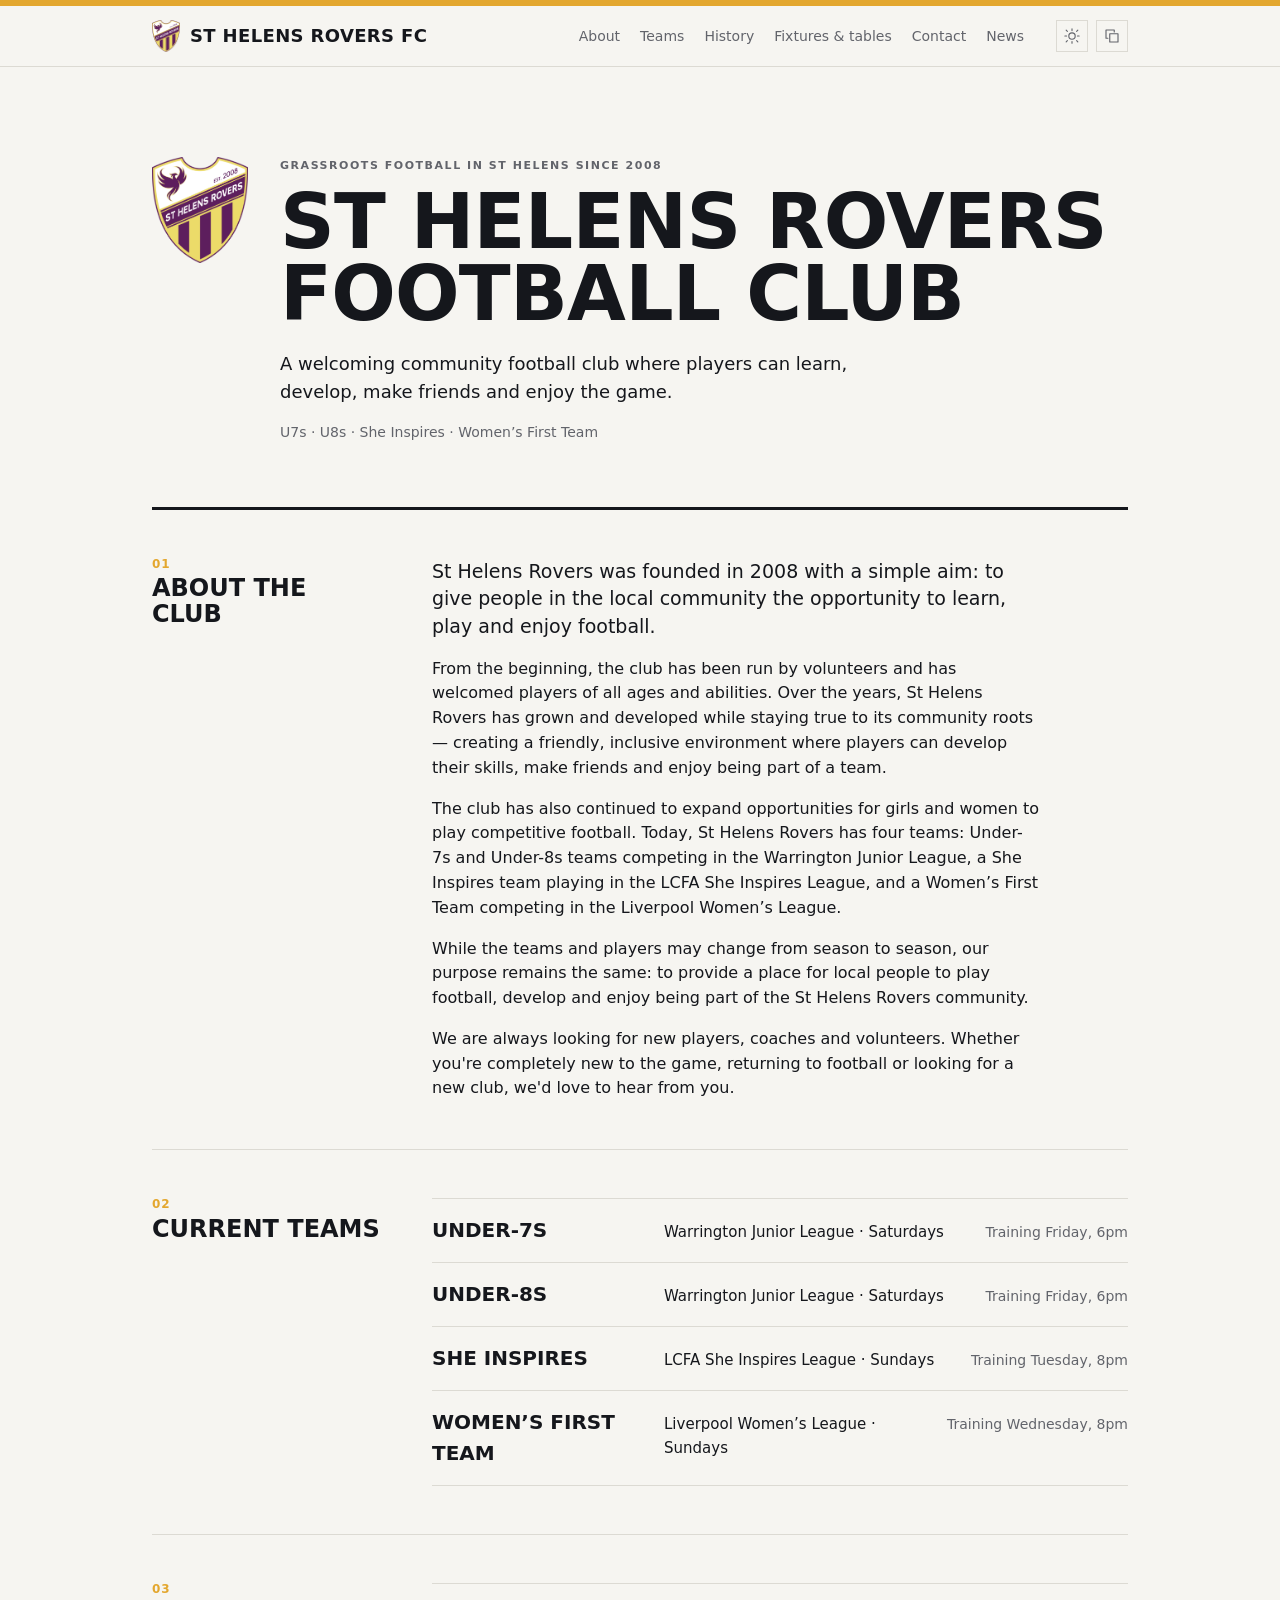
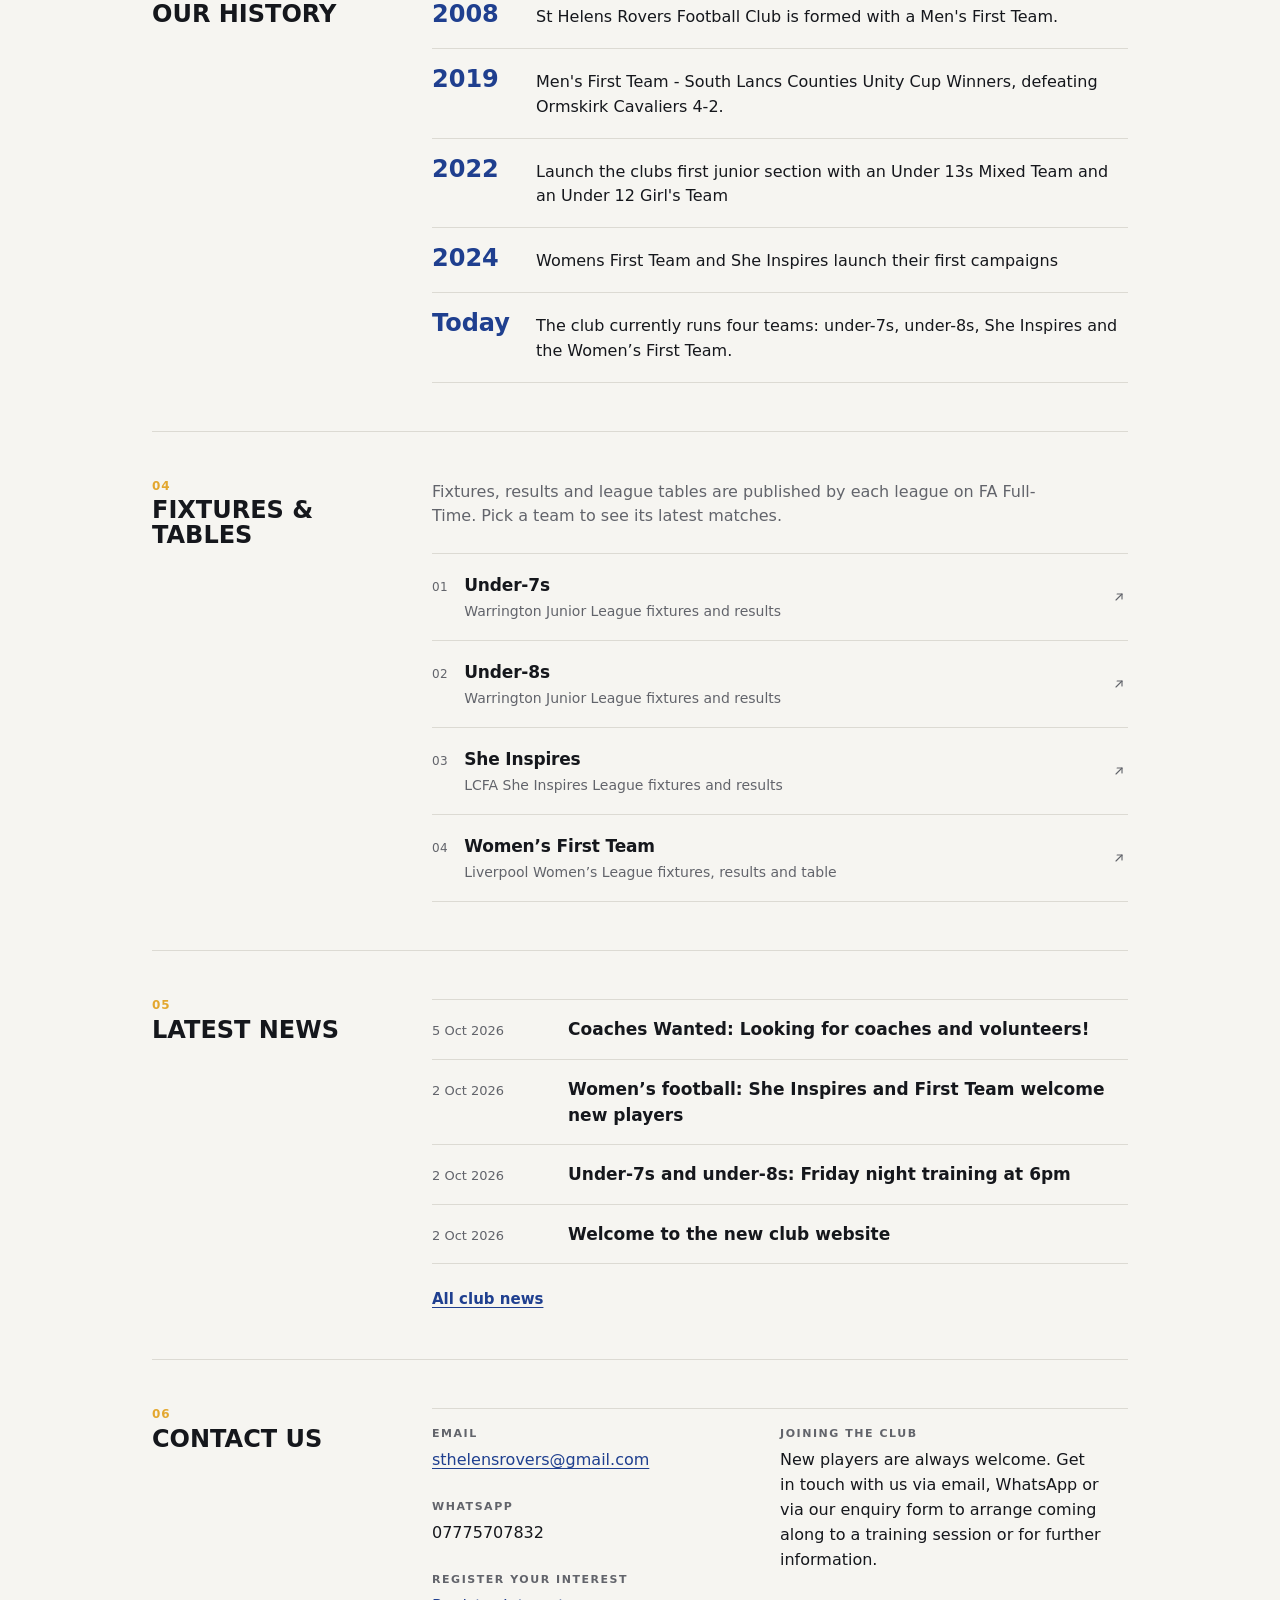
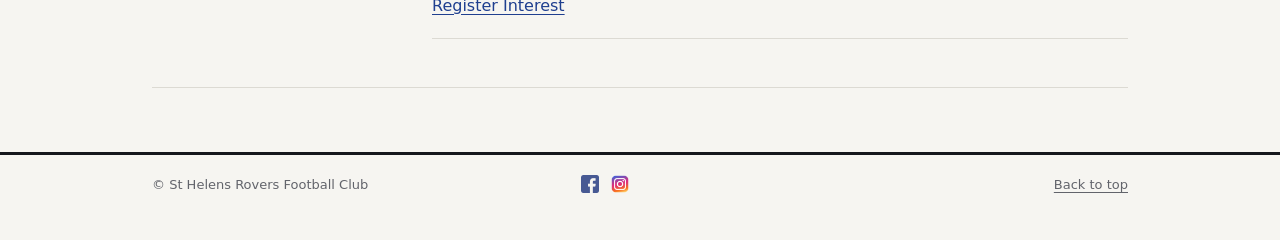
==== index.html @ 0e85368f "Add files via upload" ====
<!doctype html>
<html lang="en-GB">
  <head>
    <meta charset="utf-8" />
    <meta name="viewport" content="width=device-width, initial-scale=1" />

    <!-- EDIT ME: page title and description ----------------------------- -->
    <title>St Helens Rovers Football Club</title>
    <meta
      name="description"
      content="St Helens Rovers Football Club: our teams, our history, the latest news, fixtures and league tables, and how to get in touch."
    />

    <!-- EDIT ME: social sharing preview --------------------------------- -->
    <meta property="og:title" content="St Helens Rovers Football Club" />
	<meta property="og:image" content="https://shrfc.co.uk/assets/crest.jpg" />
    <meta
      property="og:description"
      content="Community football in St Helens since 2008. Opportunities for players of all ages and abilities to learn, develop and enjoy the game."
    />
    <meta property="og:type" content="website" />
    <meta name="twitter:card" content="summary" />
    <!-- ----------------------------------------------------------------- -->

    <link rel="icon" href="assets/crest.jpg" type="image/svg+xml" />
    <link rel="stylesheet" href="styles.css" />
    <meta name="theme-color" content="#5C2D91" />
  </head>

  <body>
    <a class="skip-link" href="#main">Skip to content</a>

    <header class="masthead">
      <div class="masthead__inner">
        <a class="masthead__brand" href="index.html">
          <img src="assets/crest.jpg" alt="" width="28" height="32" />
          <span>St Helens Rovers <abbr title="Football Club">FC</abbr></span>
        </a>

        <nav class="masthead__nav" aria-label="Main">
          <ul>
            <li><a href="#about">About</a></li>
            <li><a href="#teams">Teams</a></li>
            <li><a href="#history">History</a></li>
            <li><a href="#fixtures">Fixtures &amp; tables</a></li>
            <li><a href="#contact">Contact</a></li>
            <li><a href="news.html">News</a></li>
          </ul>
        </nav>

        <!-- Theme + share controls. Hidden until script.js runs, so they
             never appear as dead buttons if JavaScript is unavailable. -->
        <div class="toolbar" hidden id="toolbar">
          <button type="button" class="toolbar__button" id="theme-toggle">
            <svg class="icon icon--light" aria-hidden="true">
              <use href="#icon-sun" />
            </svg>
            <svg class="icon icon--dark" aria-hidden="true">
              <use href="#icon-moon" />
            </svg>
            <span class="sr-only" id="theme-toggle-label">Switch theme</span>
          </button>
          <button type="button" class="toolbar__button" id="copy-link">
            <svg class="icon" aria-hidden="true" id="copy-link-icon">
              <use href="#icon-copy" />
            </svg>
            <span class="sr-only">Copy link to this page</span>
          </button>
          <span class="sr-only" role="status" id="copy-status"></span>
        </div>
      </div>
    </header>

    <main id="main" class="page">
      <section class="hero">
        <img class="hero__crest" src="assets/crest.jpg" alt="" width="96" height="108" />
        <div>
          <!-- EDIT ME: club name and tagline ------------------------------ -->
          <p class="label">Grassroots football in St Helens since 2008</p>
          <h1 class="hero__title">St Helens Rovers Football Club</h1>
          <p class="hero__tagline">
            A welcoming community football club where players can learn, develop, make friends and enjoy the game.
          </p>
          <p class="hero__meta">U7s &middot; U8s &middot; She Inspires &middot; Women&rsquo;s First Team</p>
          <!-- ----------------------------------------------------------- -->
        </div>
      </section>

      <!-- About ---------------------------------------------------------- -->
      <section class="section" id="about" aria-labelledby="about-heading">
        <h2 class="section__heading" id="about-heading">
          <span class="section__index" aria-hidden="true">01</span>
          About the club
        </h2>
        <div class="section__body prose">
          <!-- EDIT ME: about the club ------------------------------------ -->
          <p class="prose__lead">
            St Helens Rovers was founded in 2008 with a simple aim: to give people in the local community the opportunity to learn, play and enjoy football.
 </p>
         <p>
From the beginning, the club has been run by volunteers and has welcomed players of all ages and abilities. Over the years, St Helens Rovers has grown and developed while staying true to its community roots — creating a friendly, inclusive environment where players can develop their skills, make friends and enjoy being part of a team.
 </p>
         <p>
The club has also continued to expand opportunities for girls and women to play competitive football. Today, St Helens Rovers has four teams: Under-7s and Under-8s teams competing in the Warrington Junior League, a She Inspires team playing in the LCFA She Inspires League, and a Women’s First Team competing in the Liverpool Women’s League.
 </p>
         <p>
While the teams and players may change from season to season, our purpose remains the same: to provide a place for local people to play football, develop and enjoy being part of the St Helens Rovers community.
 </p>
         <p>

We are always looking for new players, coaches and volunteers. Whether you're completely new to the game, returning to football or looking for a new club, we'd love to hear from you.
 </p>
          <!-- ----------------------------------------------------------- -->
        </div>
      </section>

      <!-- Teams ---------------------------------------------------------- -->
      <section class="section" id="teams" aria-labelledby="teams-heading">
        <h2 class="section__heading" id="teams-heading">
          <span class="section__index" aria-hidden="true">02</span>
          Current teams
        </h2>
        <div class="section__body">
          <!-- EDIT ME: your teams. Copy a whole <li> block to add another. -->
          <ul class="rows">
            <li class="team">
              <h3 class="team__name">Under-7s</h3>
              <p class="team__league">Warrington Junior League &middot; Saturdays</p>
              <p class="team__detail">Training Friday, 6pm</p>
            </li>
            <li class="team">
              <h3 class="team__name">Under-8s</h3>
              <p class="team__league">Warrington Junior League &middot; Saturdays</p>
              <p class="team__detail">Training Friday, 6pm</p>
            </li>
            <li class="team">
              <h3 class="team__name">She Inspires</h3>
              <p class="team__league">LCFA She Inspires League &middot; Sundays</p>
              <p class="team__detail">Training Tuesday, 8pm</p>
            </li>
            <li class="team">
              <h3 class="team__name">Women&rsquo;s First Team</h3>
              <p class="team__league">Liverpool Women&rsquo;s League &middot; Sundays</p>
              <p class="team__detail">Training Wednesday, 8pm</p>
            </li>
          </ul>
          <!-- ----------------------------------------------------------- -->
        </div>
      </section>

      <!-- History -------------------------------------------------------- -->
      <section class="section" id="history" aria-labelledby="history-heading">
        <h2 class="section__heading" id="history-heading">
          <span class="section__index" aria-hidden="true">03</span>
          Our history
        </h2>
        <div class="section__body">
          <!-- EDIT ME: club history. One <li> per milestone, oldest first.
               Add milestones between 2008 and Today as you go. -->
          <ol class="rows timeline">
            <li class="timeline__item">
              <span class="timeline__year">2008</span>
              <p>St Helens Rovers Football Club is formed with a Men's First Team.</p>
            </li>
            <li class="timeline__item">
              <span class="timeline__year">2019</span>
              <p>Men's First Team - South Lancs Counties Unity Cup Winners, defeating Ormskirk Cavaliers 4-2.</p>
            </li>
            <li class="timeline__item">
              <span class="timeline__year">2022</span>
              <p>Launch the clubs first junior section with an Under 13s Mixed Team and an Under 12 Girl's Team</p>
            </li>
            <li class="timeline__item">
              <span class="timeline__year">2024</span>
              <p>Womens First Team and She Inspires launch their first campaigns</p>
            </li>
            <li class="timeline__item">
              <span class="timeline__year">Today</span>
              <p>
                The club currently runs four teams: under-7s, under-8s, She Inspires and
                the Women&rsquo;s First Team.
              </p>
            </li>
          </ol>
          <!-- ----------------------------------------------------------- -->
        </div>
      </section>

      <!-- Fixtures & tables --------------------------------------------- -->
      <section class="section" id="fixtures" aria-labelledby="fixtures-heading">
        <h2 class="section__heading" id="fixtures-heading">
          <span class="section__index" aria-hidden="true">04</span>
          Fixtures &amp; tables
        </h2>
        <div class="section__body">
          <p class="section__intro">
            Fixtures, results and league tables are published by each league on
            FA Full-Time. Pick a team to see its latest matches.
          </p>
          <!-- EDIT ME: fixture and table links. Replace each href with the
               team's own FA Full-Time (or league) page, and renumber if you
               add or reorder links. -->
          <ul class="links">
            <li>
              <a class="link" href="https://fulltime.thefa.com/displayTeam.html?id=612675552">
                <span class="link__index" aria-hidden="true">01</span>
                <span class="link__body">
                  <span class="link__title">Under-7s</span>
                  <span class="link__meta">Warrington Junior League fixtures and results</span>
                </span>
                <svg class="icon link__arrow" aria-hidden="true">
                  <use href="#icon-arrow" />
                </svg>
              </a>
            </li>
            <li>
              <a class="link" href="https://fulltime.thefa.com/displayTeam.html?id=810851945">
                <span class="link__index" aria-hidden="true">02</span>
                <span class="link__body">
                  <span class="link__title">Under-8s</span>
                  <span class="link__meta">Warrington Junior League fixtures and results</span>
                </span>
                <svg class="icon link__arrow" aria-hidden="true">
                  <use href="#icon-arrow" />
                </svg>
              </a>
            </li>
            <li>
              <a class="link" href="https://fulltime.thefa.com/">
                <span class="link__index" aria-hidden="true">03</span>
                <span class="link__body">
                  <span class="link__title">She Inspires</span>
                  <span class="link__meta">LCFA She Inspires League fixtures and results</span>
                </span>
                <svg class="icon link__arrow" aria-hidden="true">
                  <use href="#icon-arrow" />
                </svg>
              </a>
            </li>
            <li>
              <a class="link" href="https://fulltime.thefa.com/displayTeam.html?divisionseason=275978894&teamID=52689346">
                <span class="link__index" aria-hidden="true">04</span>
                <span class="link__body">
                  <span class="link__title">Women&rsquo;s First Team</span>
                  <span class="link__meta">Liverpool Women&rsquo;s League fixtures, results and table</span>
                </span>
                <svg class="icon link__arrow" aria-hidden="true">
                  <use href="#icon-arrow" />
                </svg>
              </a>
            </li>
          </ul>
          <!-- ----------------------------------------------------------- -->
        </div>
      </section>

      <!-- Latest news ---------------------------------------------------- -->
      <section class="section" id="latest" aria-labelledby="latest-heading">
        <h2 class="section__heading" id="latest-heading">
          <span class="section__index" aria-hidden="true">05</span>
          Latest news
        </h2>
        <div class="section__body">
          <!-- EDIT ME: the three newest stories. Each href points at the
               story's id on news.html. -->
          <ul class="rows">
            <li class="headline">
              <time class="headline__date" datetime="2026-10-05">5 Oct 2026</time>
              <a class="headline__title" href="news.html#coaches-wanted">Coaches Wanted: Looking for coaches and volunteers!</a>
            </li>
            <li class="headline">
              <time class="headline__date" datetime="2026-10-02">2 Oct 2026</time>
              <a class="headline__title" href="news.html#womens-football">Women&rsquo;s football: She Inspires and First Team welcome new players</a>
            </li>
            <li class="headline">
              <time class="headline__date" datetime="2026-10-02">2 Oct 2026</time>
              <a class="headline__title" href="news.html#mini-soccer">Under-7s and under-8s: Friday night training at 6pm</a>
            </li>
            <li class="headline">
              <time class="headline__date" datetime="2026-10-02">2 Oct 2026</time>
              <a class="headline__title" href="news.html#new-website">Welcome to the new club website</a>
            </li>
          </ul>
          <!-- ----------------------------------------------------------- -->
          <p class="more"><a href="news.html">All club news</a></p>
        </div>
      </section>

      <!-- Contact -------------------------------------------------------- -->
      <section class="section" id="contact" aria-labelledby="contact-heading">
        <h2 class="section__heading" id="contact-heading">
          <span class="section__index" aria-hidden="true">06</span>
          Contact us
        </h2>
        <div class="section__body">
          <!-- EDIT ME: contact details ----------------------------------- -->
          <dl class="contact">
            <div class="contact__item">
              <dt class="label">Email</dt>
              <dd><a href="mailto:sthelensrovers@gmail.com">sthelensrovers@gmail.com</a></dd>
			  <br>
              <dt class="label">WhatsApp</dt>
              <dd>07775707832</dd>
			  <br>
			  <dt class="label">Register Your Interest</dt>
			  <dd><a href="https://forms.gle/bpfUZo2pmFQqcEdc6">Register Interest</a></dd>
            </div>
            <div class="contact__item">
              <dt class="label">Joining the club</dt>
              <dd>
                New players are always welcome. Get in touch with us via email, WhatsApp or via our enquiry form to arrange coming
                along to a training session or for further information.
              </dd>
            </div>
          </dl>
          <!-- ----------------------------------------------------------- -->
        </div>
      </section>
    </main>
	
<footer class="footer">
	<div class="footer__inner">

    <p>&copy; St Helens Rovers Football Club</p>

    <div class="footer__social">
      <a href="https://www.facebook.com/sthelensrovers">
        <img src="assets/facebook.png"
             alt="Facebook"
             width="18"
             height="18">
		<a href="https://www.instagram.com/sthelensroversfcw/">
         <img src="assets/instagram.png"
             alt="Instagram"
             width="18"
             height="18">
	 </div>
	 
	 <p><a href="#main">Back to top</a></p>
	 
	 </div>
	 
	 </footer>

    <script src="script.js"></script>

    <!-- Icon sprite. Referenced above with <use href="#icon-name" />.
         Every icon is a 24×24 outline drawn with the current text color. -->
    <svg class="sprite" aria-hidden="true" focusable="false">
      <defs>
        <symbol id="icon-arrow" viewBox="0 0 24 24">
          <path d="M8 16 16 8" />
          <path d="M9.5 8H16v6.5" />
        </symbol>
        <symbol id="icon-sun" viewBox="0 0 24 24">
          <circle cx="12" cy="12" r="4.25" />
          <path
            d="M12 2.5v2.25M12 19.25v2.25M4.22 4.22l1.6 1.6M18.18 18.18l1.6 1.6M2.5 12h2.25M19.25 12h2.25M4.22 19.78l1.6-1.6M18.18 5.82l1.6-1.6"
          />
        </symbol>
        <symbol id="icon-moon" viewBox="0 0 24 24">
          <path d="M20 14.5A8.5 8.5 0 0 1 9.5 4a8.5 8.5 0 1 0 10.5 10.5Z" />
        </symbol>
        <symbol id="icon-copy" viewBox="0 0 24 24">
          <rect x="9" y="9" width="11" height="11" />
          <path d="M15 6.5V4H4v11h2.5" />
        </symbol>
        <symbol id="icon-check" viewBox="0 0 24 24">
          <path d="M5 12.5 9.5 17 19 7.5" />
        </symbol>
      </defs>
    </svg>
  </body>
</html>
---- styles.css ----
/* ==========================================================================
   EDIT ME: colors, fonts, and spacing all live in this one block.
   Change these and the whole site follows.

   The design is deliberately flat: no gradients, no shadows, no rounded
   corners, no animation. Structure comes from hairline rules, alignment,
   and type size — not from boxes. Think matchday programme, not app.
   ========================================================================== */

:root {
  color-scheme: light;

  --color-bg: #f6f5f1;
  --color-border: #dcdad3;
  --color-text: #15171c;
  --color-text-muted: #62646b;
  /* Club colours: blue for links and headings, amber for the accent stripe. */
  --color-accent: #1f3f8f;
  --color-stripe: #e3a72f;

  --font-sans:
    ui-sans-serif, system-ui, -apple-system, 'Segoe UI', Helvetica, Arial,
    sans-serif;
  /* Condensed display type for headings. All locally installed fonts, so the
     site never makes a request for a web font. */
  --font-display:
    'Bahnschrift SemiCondensed', Bahnschrift, 'DIN Condensed',
    'Avenir Next Condensed', 'Arial Narrow', sans-serif-condensed,
    var(--font-sans);

  --rule: 1px solid var(--color-border);
  --rule-strong: 3px solid var(--color-text);
  --page-width: 64rem;
  --measure: 38rem;
  --gutter: 1.5rem;
}

/* Dark theme. Two selectors so it works from the operating system setting on
   its own, and from the toggle button. Keep these blocks in sync. */

:root[data-theme='dark'] {
  color-scheme: dark;

  --color-bg: #2C0B3A;
  --color-border: #282b33;
  --color-text: #f1f0ec;
  --color-text-muted: #c0c2c8;
  --color-accent: #8eaaf0;
  --color-stripe: #e8b44a;
}

@media (prefers-color-scheme: dark) {
  :root:not([data-theme='light']) {
    color-scheme: dark;

    --color-bg: #2C0B3A;
    --color-border: #282b33;
    --color-text: #f1f0ec;
    --color-text-muted: #c0c2c8;
    --color-accent: #8eaaf0;
    --color-stripe: #e8b44a;
  }
}

/* ==========================================================================
   Base
   ========================================================================== */

*,
*::before,
*::after {
  box-sizing: border-box;
}

html {
  scroll-padding-top: 1rem;
}

body {
  margin: 0;
  padding: 0;
  background: var(--color-bg);
  color: var(--color-text);
  font-family: var(--font-sans);
  font-size: 16px;
  line-height: 1.55;
  -webkit-font-smoothing: antialiased;
}

a {
  color: var(--color-accent);
  text-underline-offset: 3px;
}

h1,
h2,
h3,
p,
ul,
ol,
dl,
dd,
address {
  margin: 0;
}

ul,
ol {
  padding: 0;
  list-style: none;
}

address {
  font-style: normal;
}

abbr[title] {
  text-decoration: none;
}

:focus-visible {
  outline: 2px solid var(--color-accent);
  outline-offset: 2px;
}

.sr-only {
  position: absolute;
  width: 1px;
  height: 1px;
  margin: -1px;
  padding: 0;
  overflow: hidden;
  clip-path: inset(50%);
  white-space: nowrap;
}

.skip-link {
  position: absolute;
  top: 0;
  left: var(--gutter);
  translate: 0 -200%;
  padding: 0.5rem 0.75rem;
  border: var(--rule);
  background: var(--color-bg);
  font-size: 0.875rem;
  font-weight: 600;
  text-decoration: none;
  z-index: 2;
}

.skip-link:focus-visible {
  translate: 0 0;
}

/* The sprite holds icon definitions only and must never take up space. */
.sprite {
  position: absolute;
  width: 0;
  height: 0;
}

.icon {
  width: 1.125rem;
  height: 1.125rem;
  flex: none;
  fill: none;
  stroke: currentColor;
  stroke-width: 1.5;
  stroke-linecap: round;
  stroke-linejoin: round;
}

/* Small uppercase label. */
.label {
  color: var(--color-text-muted);
  font-size: 0.6875rem;
  font-weight: 600;
  letter-spacing: 0.14em;
  text-transform: uppercase;
}

.label a {
  color: inherit;
  text-decoration: none;
}

.label a:hover {
  text-decoration: underline;
}

/* ==========================================================================
   Layout
   ========================================================================== */

.page,
.masthead__inner,
.footer__inner {
  width: 100%;
  max-width: var(--page-width);
  margin-inline: auto;
  padding-inline: var(--gutter);
}
.footer__social {
display: flex;
gap: 0.75rem;
align-items: center;
}
 
.footer__social img {
display: block;
width: 18px;
height: 18px;
}

.page {
  padding-bottom: 4rem;
}

/* ==========================================================================
   Masthead — amber stripe, crest, name, and navigation
   ========================================================================== */

.masthead {
  border-top: 6px solid var(--color-stripe);
  border-bottom: var(--rule);
}

.masthead__inner {
  display: flex;
  flex-wrap: wrap;
  align-items: center;
  gap: 0.75rem 2rem;
  padding-block: 0.875rem;
}

.masthead__brand {
  display: flex;
  align-items: center;
  gap: 0.625rem;
  color: var(--color-text);
  font-family: var(--font-display);
  font-size: 1.125rem;
  font-weight: 700;
  letter-spacing: 0.02em;
  text-decoration: none;
  text-transform: uppercase;
}

.masthead__nav {
  margin-left: auto;
}

.masthead__nav ul {
  display: flex;
  flex-wrap: wrap;
  gap: 0.25rem 1.25rem;
}

.masthead__nav a {
  color: var(--color-text-muted);
  font-size: 0.875rem;
  font-weight: 500;
  text-decoration: none;
}

.masthead__nav a:hover,
.masthead__nav a[aria-current='page'] {
  color: var(--color-text);
  text-decoration: underline;
  text-decoration-color: var(--color-stripe);
  text-decoration-thickness: 2px;
  text-underline-offset: 6px;
}

/* ==========================================================================
   Hero / page header
   ========================================================================== */

.hero {
  display: grid;
  grid-template-columns: auto 1fr;
  align-items: start;
  gap: 2rem;
  padding-block: clamp(3rem, 10vh, 6rem) clamp(2.5rem, 7vh, 4.5rem);
  border-bottom: var(--rule-strong);
}

.hero__crest {
  display: block;
  width: clamp(4rem, 12vw, 6rem);
  height: auto;
}

.hero__title,
.page-header__title {
  max-width: 18ch;
  margin-top: 0.75rem;
  font-family: var(--font-display);
  font-size: clamp(2.5rem, 8vw, 4.75rem);
  font-weight: 700;
  letter-spacing: -0.01em;
  line-height: 0.95;
  text-transform: uppercase;
  text-wrap: balance;
}

.hero__tagline {
  max-width: var(--measure);
  margin-top: 1.25rem;
  font-size: 1.125rem;
  text-wrap: pretty;
}

.hero__meta {
  margin-top: 1rem;
  color: var(--color-text-muted);
  font-size: 0.875rem;
}

.page-header {
  padding-block: clamp(3rem, 10vh, 6rem) clamp(2rem, 6vh, 3.5rem);
  border-bottom: var(--rule-strong);
}

/* ==========================================================================
   Sections — heading in a narrow left column, content on the right
   ========================================================================== */

.section {
  display: grid;
  grid-template-columns: minmax(10rem, 1fr) 3fr;
  gap: 1.5rem 3rem;
  padding-block: 3rem;
  border-bottom: var(--rule);
}

.section__heading {
  display: flex;
  flex-direction: column;
  gap: 0.375rem;
  font-family: var(--font-display);
  font-size: 1.5rem;
  font-weight: 700;
  line-height: 1.05;
  text-transform: uppercase;
}

.section__index {
  color: var(--color-stripe);
  font-family: var(--font-sans);
  font-size: 0.75rem;
  font-variant-numeric: tabular-nums;
  letter-spacing: 0.08em;
}

.section__body {
  min-width: 0;
}

.section__intro {
  max-width: var(--measure);
  margin-bottom: 1.5rem;
  color: var(--color-text-muted);
}

.prose {
  max-width: var(--measure);
}

.prose p + p {
  margin-top: 1rem;
}

.prose__lead {
  font-size: 1.1875rem;
  line-height: 1.45;
  text-wrap: pretty;
}

.more {
  margin-top: 1.5rem;
  font-size: 0.9375rem;
  font-weight: 600;
}

/* Generic hairline rows, shared by teams, history, and headlines. */
.rows {
  border-top: var(--rule);
}

.rows > li {
  border-bottom: var(--rule);
}

/* ==========================================================================
   Teams
   ========================================================================== */

.team {
  display: grid;
  grid-template-columns: 13rem 1fr auto;
  align-items: baseline;
  gap: 0.25rem 1.5rem;
  padding-block: 1rem;
}

.team__name {
  font-family: var(--font-display);
  font-size: 1.25rem;
  font-weight: 700;
  text-transform: uppercase;
}

.team__league {
  font-size: 0.9375rem;
}

.team__detail {
  color: var(--color-text-muted);
  font-size: 0.875rem;
  text-align: right;
}

/* ==========================================================================
   History timeline
   ========================================================================== */

.timeline__item {
  display: grid;
  grid-template-columns: 5rem 1fr;
  align-items: baseline;
  gap: 1.5rem;
  padding-block: 1.125rem;
}

.timeline__year {
  color: var(--color-accent);
  font-family: var(--font-display);
  font-size: 1.5rem;
  font-variant-numeric: tabular-nums;
  font-weight: 700;
  line-height: 1;
}

.timeline__item p {
  max-width: var(--measure);
}

/* ==========================================================================
   Link list (fixtures & tables) — hairline rows, no cards
   ========================================================================== */

.links {
  border-top: var(--rule);
}

.links li {
  border-bottom: var(--rule);
}

.link {
  display: flex;
  align-items: baseline;
  gap: 1rem;
  padding: 1.125rem 0;
  color: inherit;
  text-decoration: none;
}

.link__index {
  color: var(--color-text-muted);
  font-size: 0.75rem;
  font-variant-numeric: tabular-nums;
  letter-spacing: 0.04em;
}

.link__body {
  display: flex;
  flex-direction: column;
  gap: 0.125rem;
  min-width: 0;
}

.link__title {
  font-size: 1.0625rem;
  font-weight: 600;
  letter-spacing: -0.01em;
}

.link__meta {
  color: var(--color-text-muted);
  font-size: 0.875rem;
}

.link__arrow {
  margin-left: auto;
  color: var(--color-text-muted);
  /* Nudge the icon onto the title's baseline row. */
  align-self: center;
}

.link:hover .link__title {
  text-decoration: underline;
  text-decoration-thickness: 1px;
  text-underline-offset: 3px;
}

.link:hover .link__arrow {
  color: var(--color-text);
}

/* ==========================================================================
   Headlines (latest news on the home page)
   ========================================================================== */

.headline {
  display: grid;
  grid-template-columns: 7rem 1fr;
  align-items: baseline;
  gap: 1.5rem;
  padding-block: 1rem;
}

.headline__date {
  color: var(--color-text-muted);
  font-size: 0.8125rem;
  font-variant-numeric: tabular-nums;
}

.headline__title {
  color: var(--color-text);
  font-size: 1.0625rem;
  font-weight: 600;
  text-decoration: none;
}

.headline__title:hover {
  text-decoration: underline;
}

/* ==========================================================================
   News page
   ========================================================================== */

.story {
  display: grid;
  grid-template-columns: minmax(10rem, 1fr) 3fr;
  gap: 0.75rem 3rem;
  padding-block: 3rem;
  border-bottom: var(--rule);
}

.story__date {
  color: var(--color-text-muted);
  font-size: 0.8125rem;
  font-variant-numeric: tabular-nums;
  font-weight: 600;
  letter-spacing: 0.04em;
  text-transform: uppercase;
}

.story__title {
  margin-bottom: 1rem;
  font-family: var(--font-display);
  font-size: clamp(1.625rem, 4vw, 2.25rem);
  font-weight: 700;
  line-height: 1.05;
  text-transform: uppercase;
  text-wrap: balance;
}

/* ==========================================================================
   Contact
   ========================================================================== */

.contact {
  display: grid;
  grid-template-columns: repeat(auto-fit, minmax(14rem, 1fr));
  border-top: var(--rule);
}

.contact__item {
  padding: 1rem 1.5rem 1.25rem 0;
  border-bottom: var(--rule);
}

.contact__item dd {
  margin-top: 0.375rem;
  overflow-wrap: anywhere;
}

.inline-list {
  display: flex;
  flex-wrap: wrap;
  gap: 0.25rem 1.25rem;
}

/* ==========================================================================
   Footer
   ========================================================================== */

.footer {
  border-top: var(--rule-strong);
  color: var(--color-text-muted);
  font-size: 0.8125rem;
}

.footer__inner {
  display: flex;
  flex-wrap: wrap;
  justify-content: space-between;
  gap: 0.5rem 2rem;
  padding-block: 1.25rem 2.5rem;
}

.footer a {
  color: inherit;
}

/* ==========================================================================
   Toolbar (theme toggle + copy link)
   ========================================================================== */

.toolbar {
  display: flex;
  gap: 0.5rem;
}

.toolbar[hidden] {
  display: none;
}

.toolbar__button {
  display: grid;
  place-items: center;
  width: 2rem;
  height: 2rem;
  padding: 0;
  border: var(--rule);
  background: var(--color-bg);
  color: var(--color-text-muted);
  cursor: pointer;
}

.toolbar__button:hover {
  color: var(--color-text);
}

/* Show the sun in light mode and the moon in dark mode. Both icons live in
   the same button so its size never shifts when the theme changes. */
.icon--dark {
  display: none;
}

:root[data-theme='dark'] .icon--light {
  display: none;
}

:root[data-theme='dark'] .icon--dark {
  display: block;
}

@media (prefers-color-scheme: dark) {
  :root:not([data-theme='light']) .icon--light {
    display: none;
  }

  :root:not([data-theme='light']) .icon--dark {
    display: block;
  }
}

/* ==========================================================================
   Narrow screens — everything collapses to a single column
   ========================================================================== */

@media (max-width: 48rem) {
  .masthead__nav {
    order: 3;
    width: 100%;
    margin-left: 0;
  }

  .toolbar {
    margin-left: auto;
  }

  .section,
  .story {
    grid-template-columns: 1fr;
    padding-block: 2.25rem;
  }

  .section__heading {
    flex-direction: row;
    align-items: baseline;
    gap: 0.75rem;
  }

  .team {
    grid-template-columns: 1fr;
    gap: 0.125rem;
  }

  .team__detail {
    text-align: left;
  }
}

@media (max-width: 30rem) {
  .hero {
    grid-template-columns: 1fr;
    gap: 1.25rem;
  }

  .headline,
  .timeline__item {
    grid-template-columns: 1fr;
    gap: 0.25rem;
  }
}
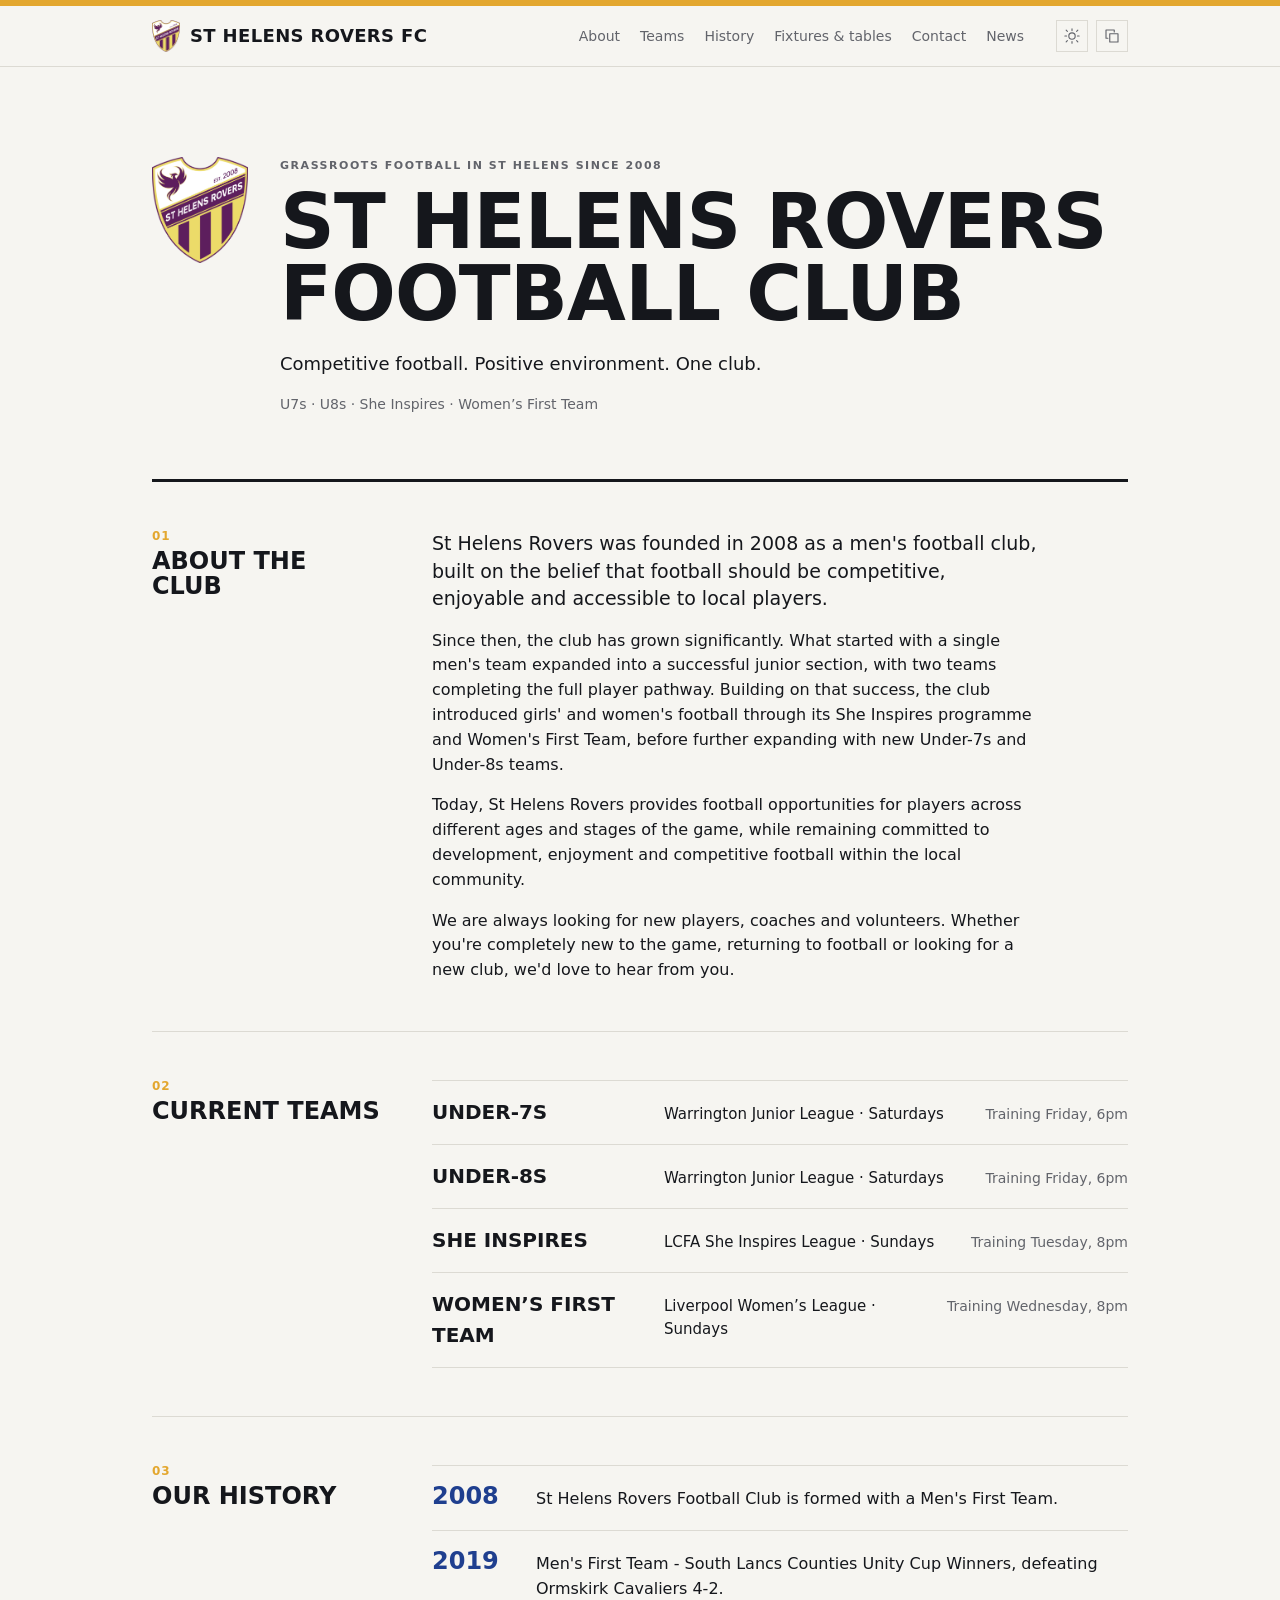
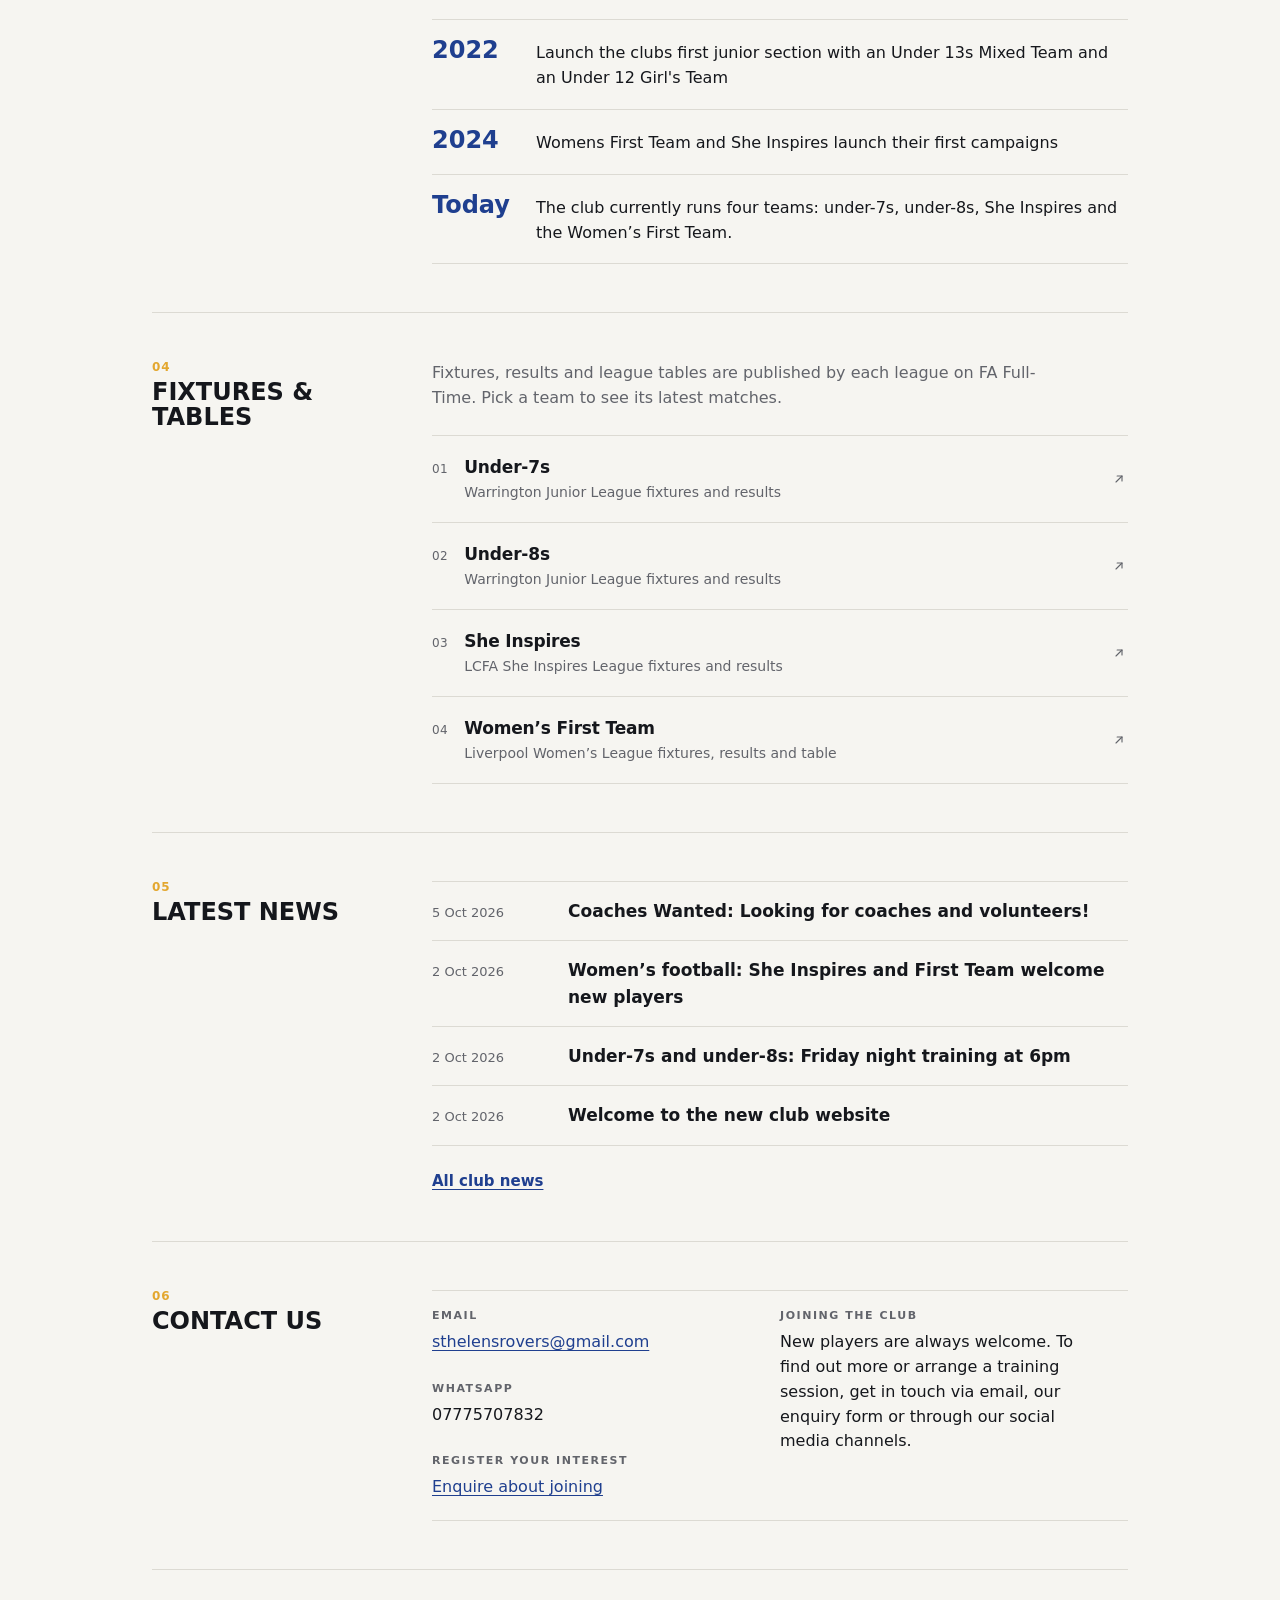
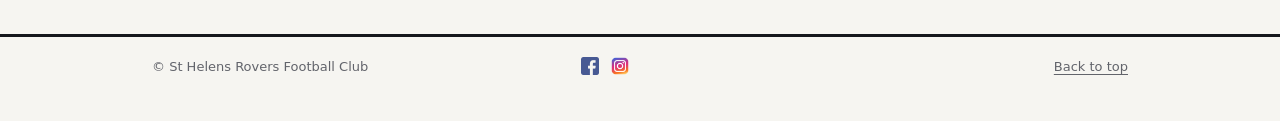
==== commit b8869d79: "Update index.html Content updated" ====
--- a/index.html
+++ b/index.html
@@ -79,7 +79,7 @@
           <p class="label">Grassroots football in St Helens since 2008</p>
           <h1 class="hero__title">St Helens Rovers Football Club</h1>
           <p class="hero__tagline">
-            A welcoming community football club where players can learn, develop, make friends and enjoy the game.
+            Competitive football. Positive environment. One club.
           </p>
           <p class="hero__meta">U7s &middot; U8s &middot; She Inspires &middot; Women&rsquo;s First Team</p>
           <!-- ----------------------------------------------------------- -->
@@ -95,19 +95,15 @@
         <div class="section__body prose">
           <!-- EDIT ME: about the club ------------------------------------ -->
           <p class="prose__lead">
-            St Helens Rovers was founded in 2008 with a simple aim: to give people in the local community the opportunity to learn, play and enjoy football.
- </p>
-         <p>
-From the beginning, the club has been run by volunteers and has welcomed players of all ages and abilities. Over the years, St Helens Rovers has grown and developed while staying true to its community roots — creating a friendly, inclusive environment where players can develop their skills, make friends and enjoy being part of a team.
- </p>
-         <p>
-The club has also continued to expand opportunities for girls and women to play competitive football. Today, St Helens Rovers has four teams: Under-7s and Under-8s teams competing in the Warrington Junior League, a She Inspires team playing in the LCFA She Inspires League, and a Women’s First Team competing in the Liverpool Women’s League.
- </p>
-         <p>
-While the teams and players may change from season to season, our purpose remains the same: to provide a place for local people to play football, develop and enjoy being part of the St Helens Rovers community.
- </p>
-         <p>
-
+           St Helens Rovers was founded in 2008 as a men's football club, built on the belief that football should be competitive, enjoyable and accessible to local players.
+		  </p>
+			<p>
+Since then, the club has grown significantly. What started with a single men's team expanded into a successful junior section, with two teams completing the full player pathway. Building on that success, the club introduced girls' and women's football through its She Inspires programme and Women's First Team, before further expanding with new Under-7s and Under-8s teams.
+</p>
+			<p></p>
+Today, St Helens Rovers provides football opportunities for players across different ages and stages of the game, while remaining committed to development, enjoyment and competitive football within the local community.
+</p>
+  <p>
 We are always looking for new players, coaches and volunteers. Whether you're completely new to the game, returning to football or looking for a new club, we'd love to hear from you.
  </p>
           <!-- ----------------------------------------------------------- -->
@@ -303,13 +299,12 @@
               <dd>07775707832</dd>
 			  <br>
 			  <dt class="label">Register Your Interest</dt>
-			  <dd><a href="https://forms.gle/bpfUZo2pmFQqcEdc6">Register Interest</a></dd>
+			  <dd><a href="https://forms.gle/bpfUZo2pmFQqcEdc6">Enquire about joining</a></dd>
             </div>
             <div class="contact__item">
               <dt class="label">Joining the club</dt>
               <dd>
-                New players are always welcome. Get in touch with us via email, WhatsApp or via our enquiry form to arrange coming
-                along to a training session or for further information.
+                New players are always welcome. To find out more or arrange a training session, get in touch via email, our enquiry form or through our social media channels.
               </dd>
             </div>
           </dl>
--- a/styles.css
+++ b/styles.css
@@ -41,11 +41,11 @@
 :root[data-theme='dark'] {
   color-scheme: dark;
 
-  --color-bg: #2C0B3A;
-  --color-border: #282b33;
+  --color-bg: #140A1A;
+  --color-border: #32203d;
   --color-text: #f1f0ec;
   --color-text-muted: #c0c2c8;
-  --color-accent: #8eaaf0;
+  --color-accent: #a06bff;
   --color-stripe: #e8b44a;
 }
 
@@ -53,11 +53,11 @@
   :root:not([data-theme='light']) {
     color-scheme: dark;
 
-    --color-bg: #2C0B3A;
-    --color-border: #282b33;
+    --color-bg: #140A1A;
+    --color-border: #32203d;
     --color-text: #f1f0ec;
     --color-text-muted: #c0c2c8;
-    --color-accent: #8eaaf0;
+    --color-accent: #a06bff;
     --color-stripe: #e8b44a;
   }
 }
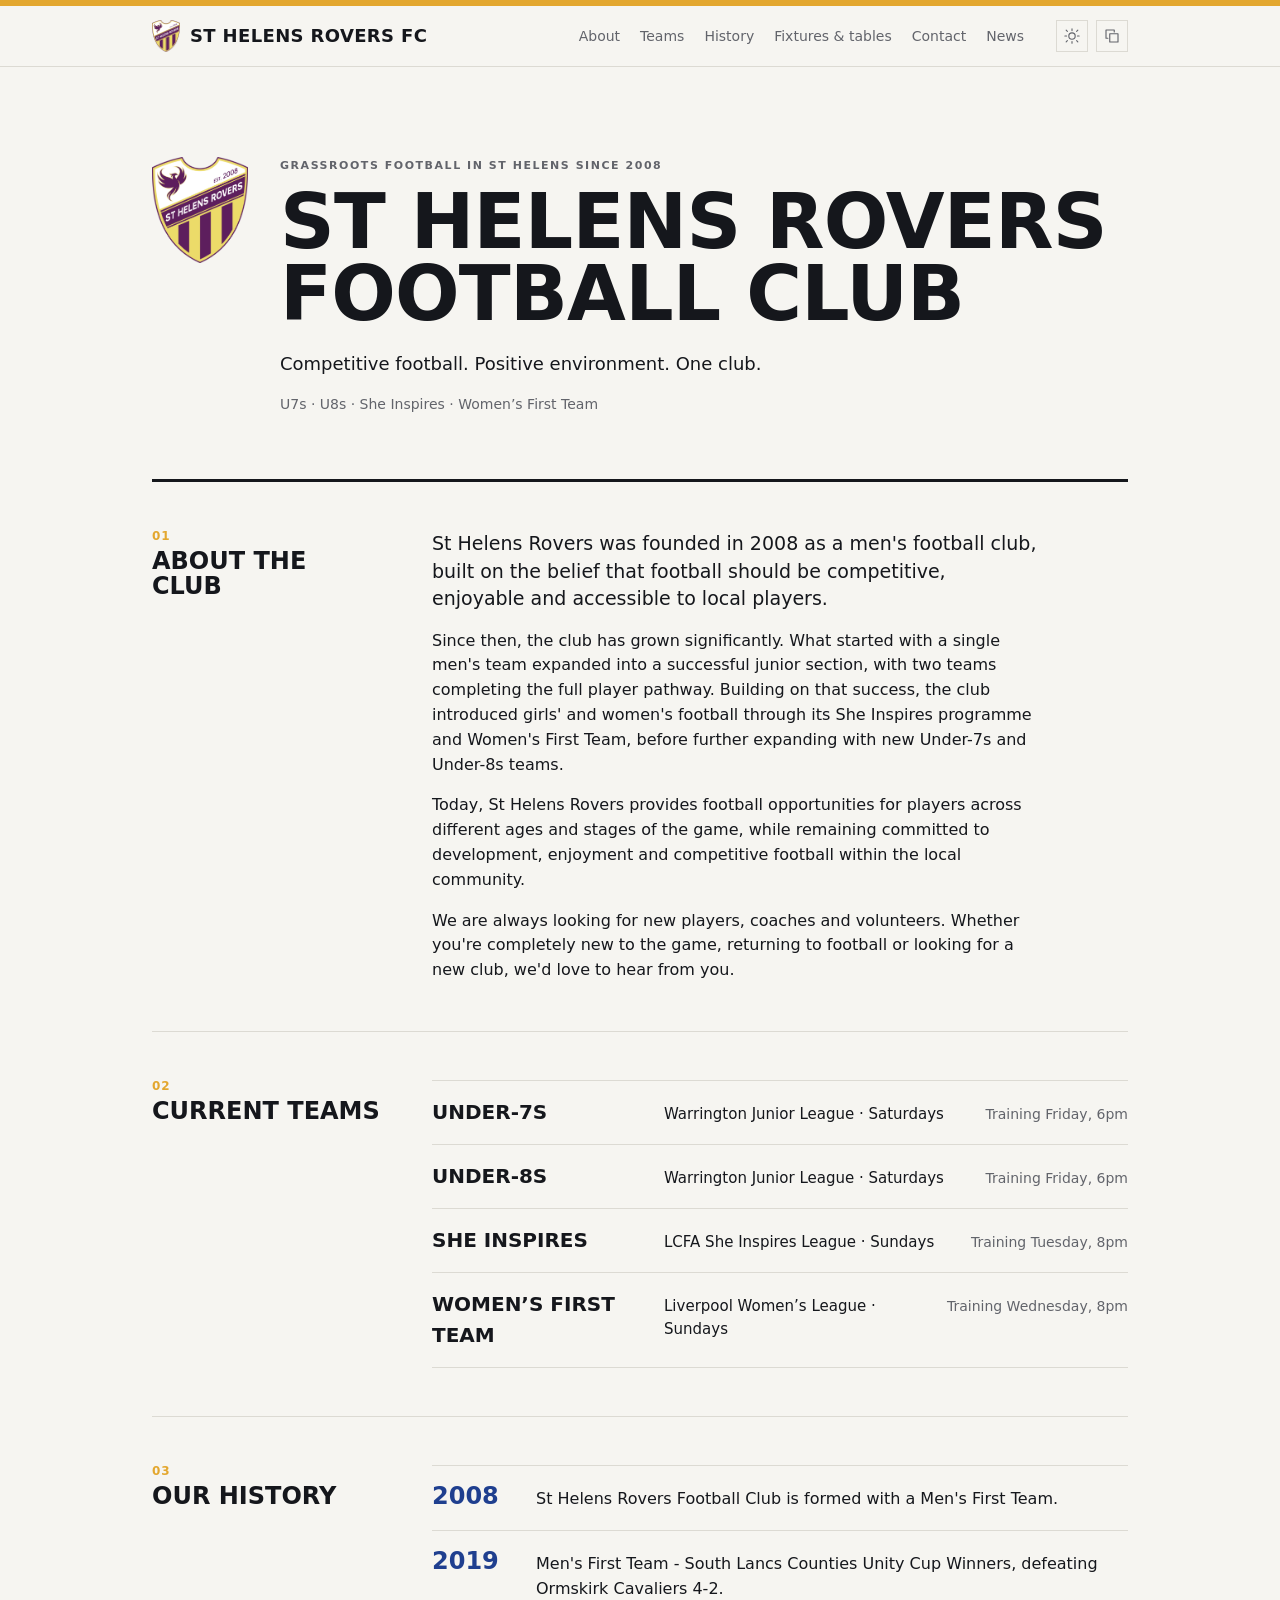
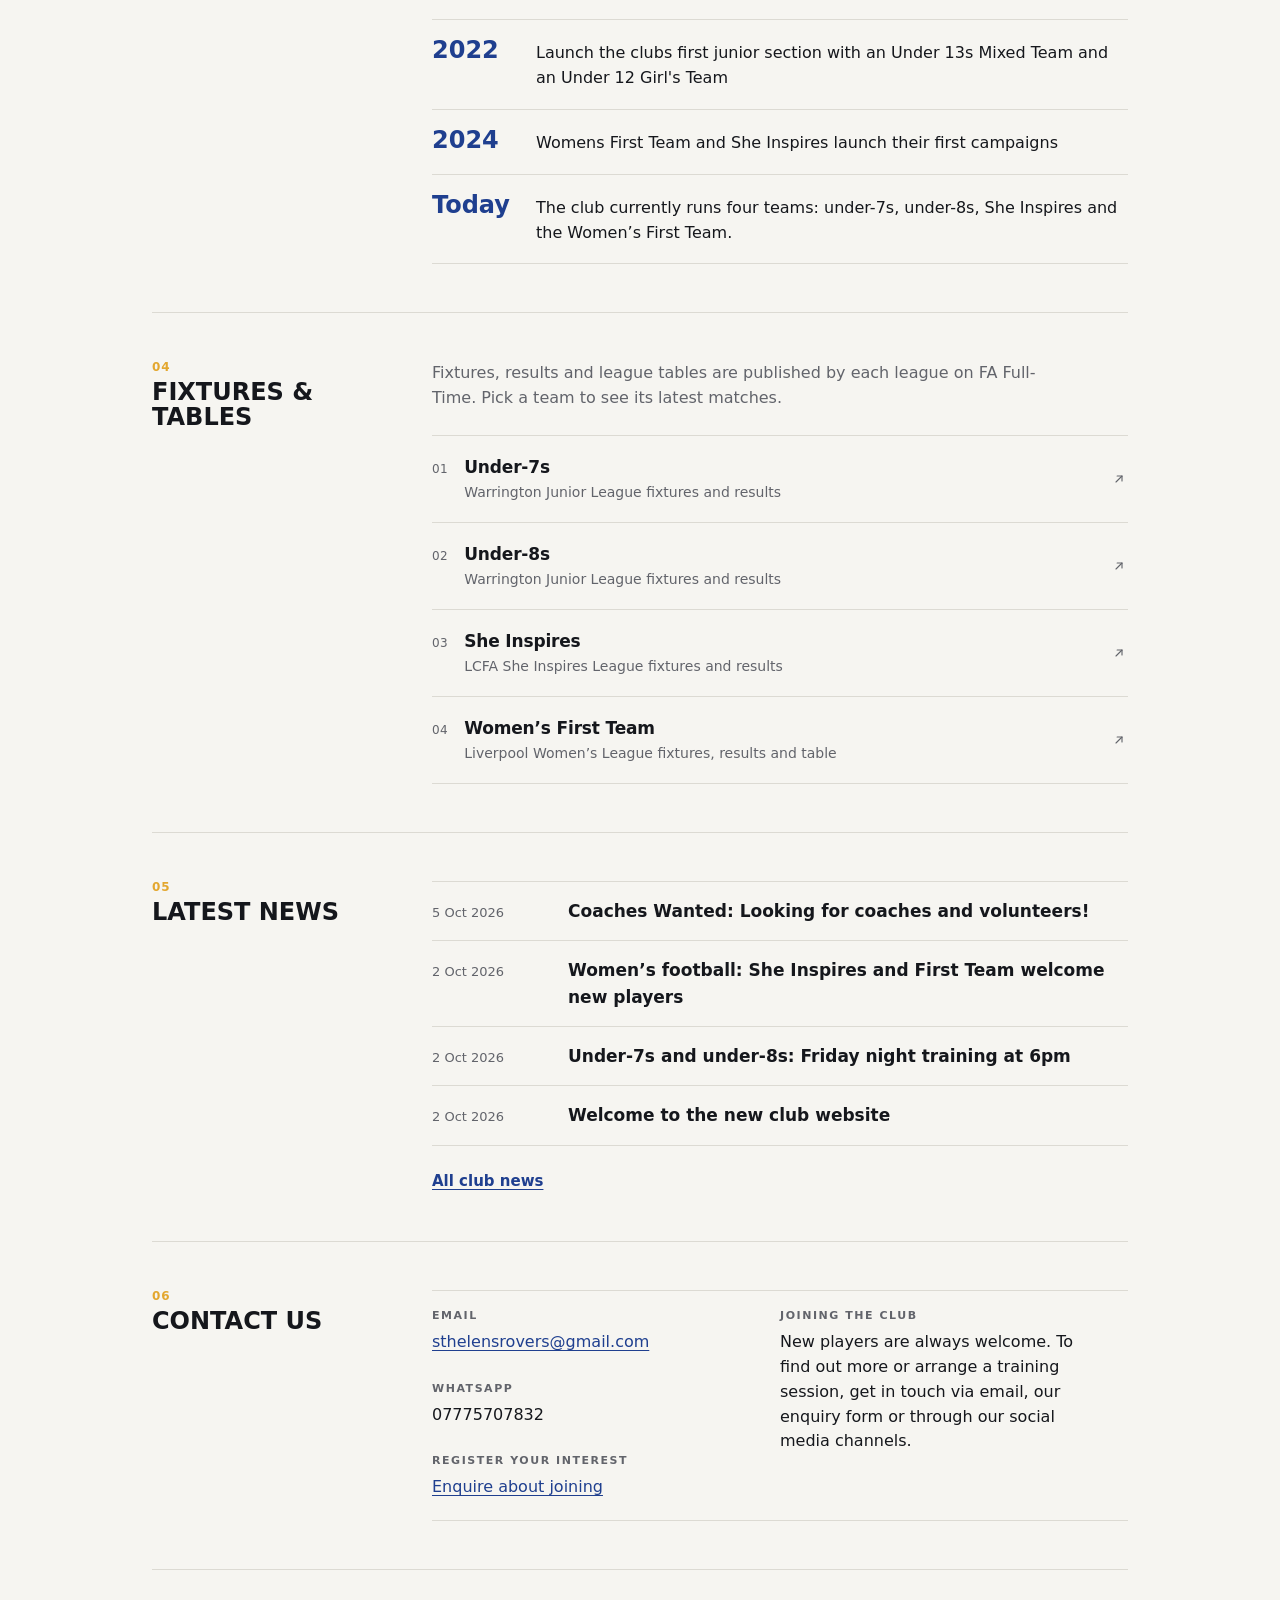
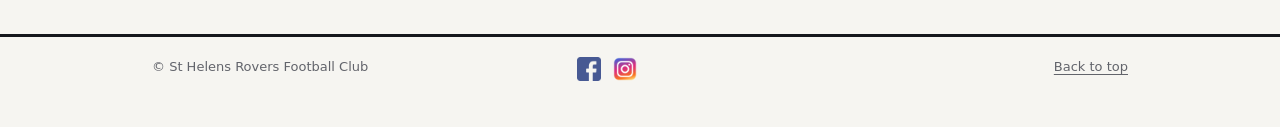
==== commit 2ca041e6: "Update index.html social size" ====
--- a/index.html
+++ b/index.html
@@ -322,13 +322,13 @@
       <a href="https://www.facebook.com/sthelensrovers">
         <img src="assets/facebook.png"
              alt="Facebook"
-             width="18"
-             height="18">
+             width="24"
+             height="24">
 		<a href="https://www.instagram.com/sthelensroversfcw/">
          <img src="assets/instagram.png"
              alt="Instagram"
-             width="18"
-             height="18">
+             width="24"
+             height="24">
 	 </div>
 	 
 	 <p><a href="#main">Back to top</a></p>
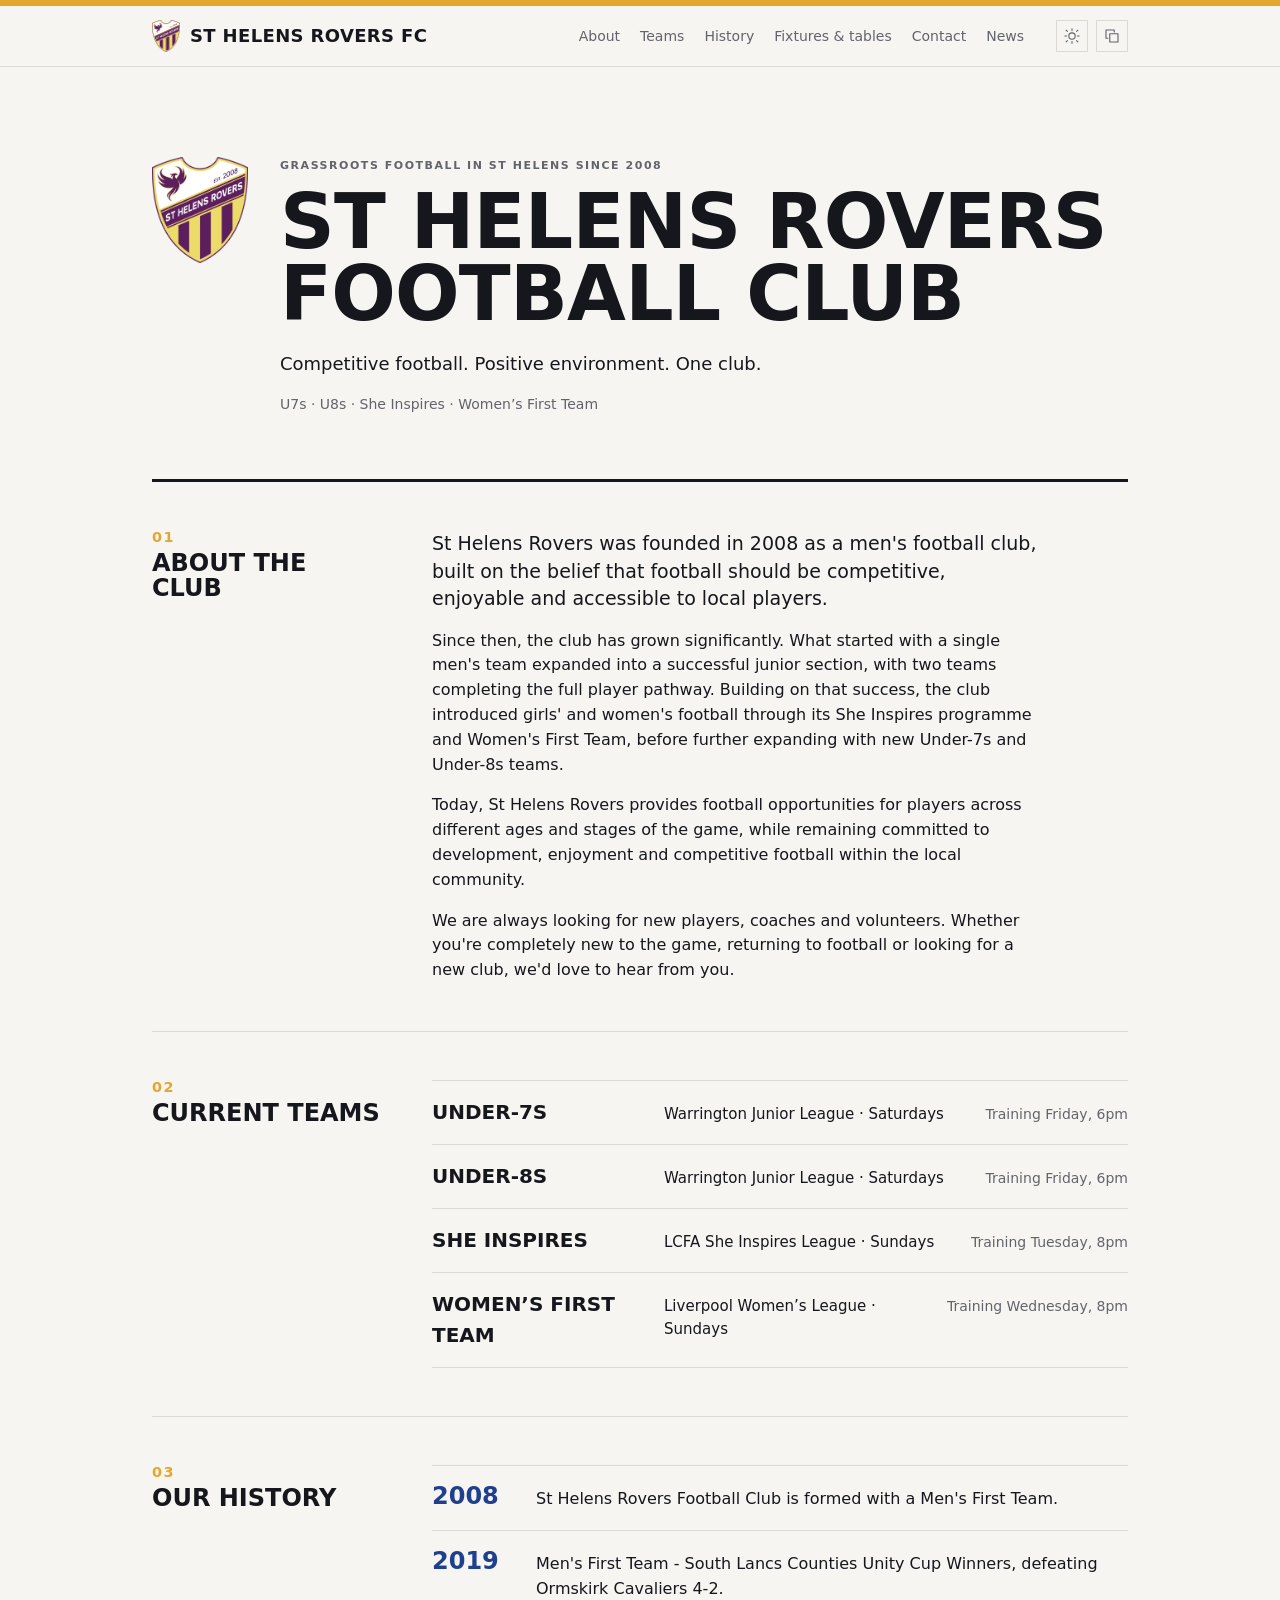
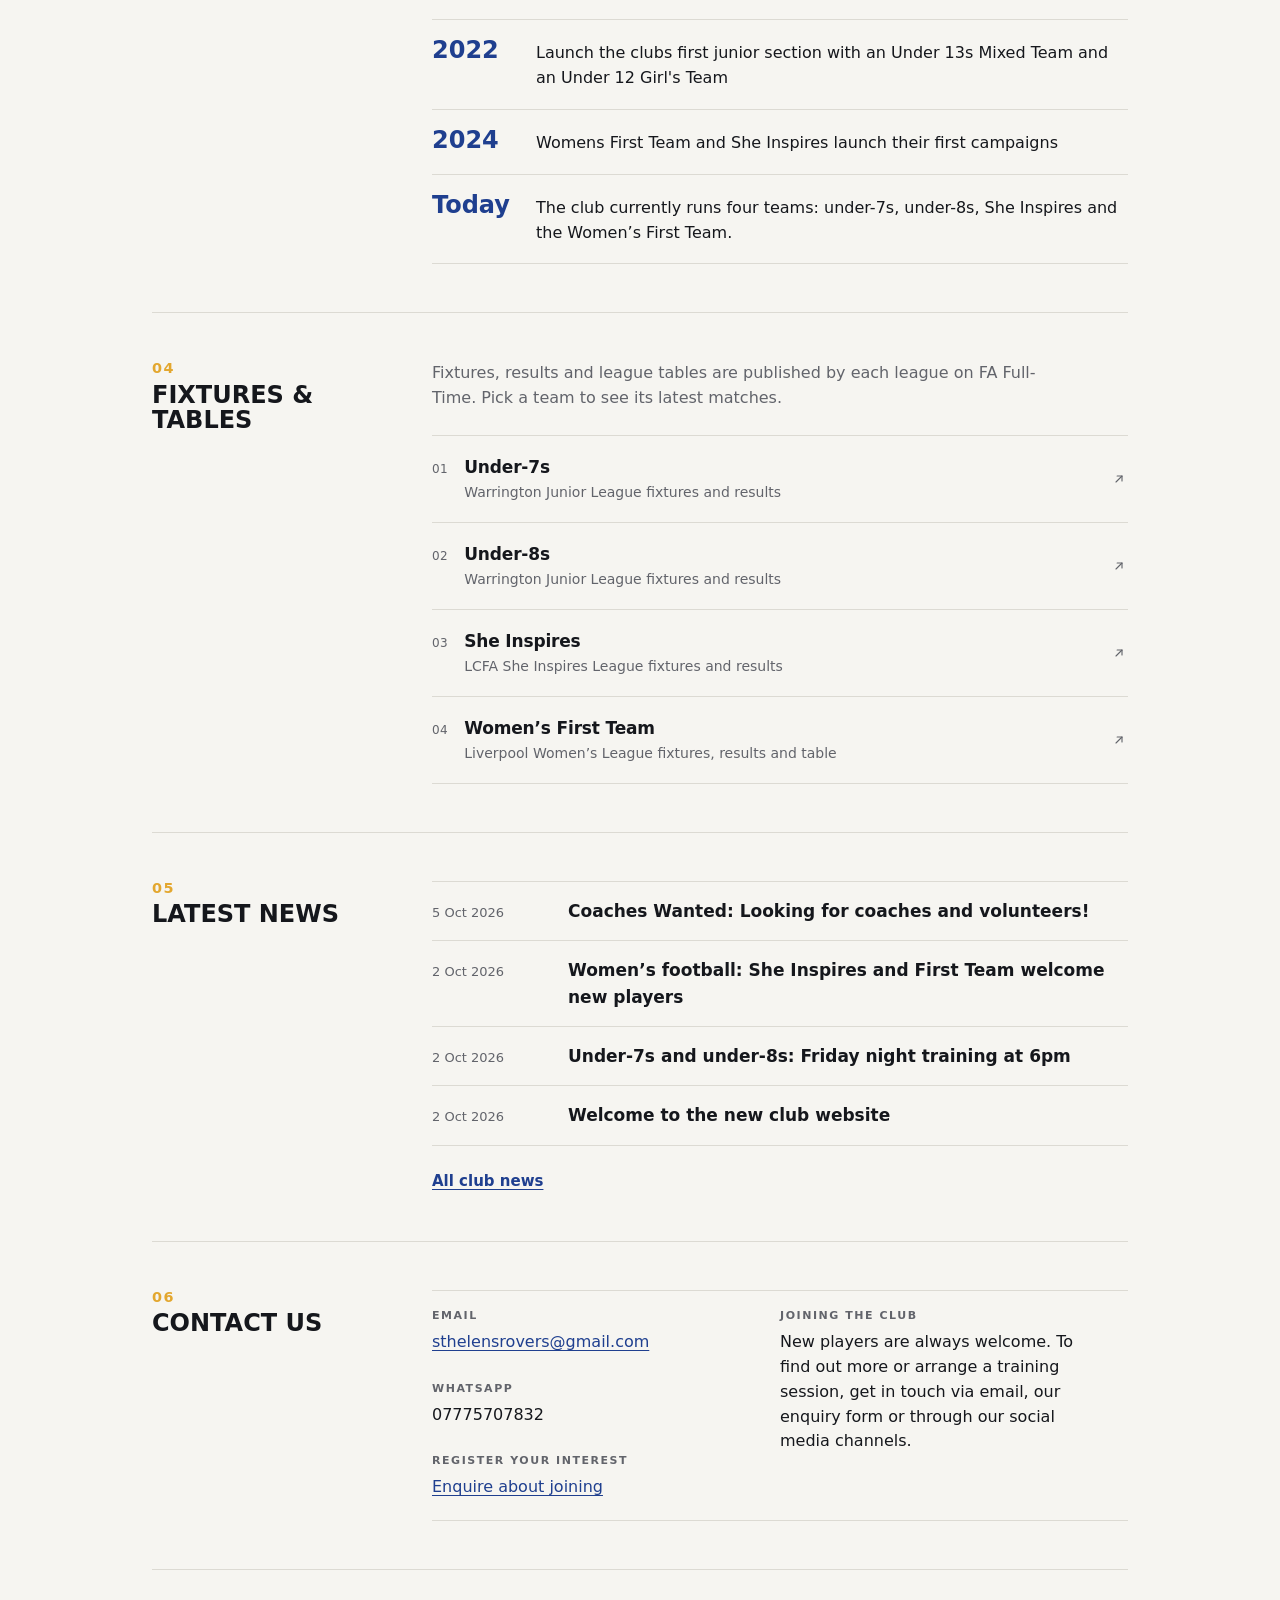
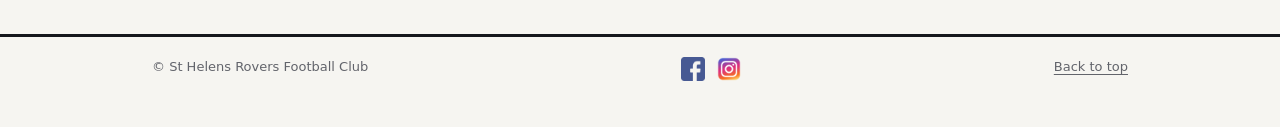
==== commit ba01a4f0: "Update index.html" ====
--- a/index.html
+++ b/index.html
@@ -222,7 +222,7 @@
               </a>
             </li>
             <li>
-              <a class="link" href="https://fulltime.thefa.com/">
+              <a class="link" href="https://tournifyapp.com/live/sheins2627-nd/team/2OauIQQccRfSlZjsOAQV">
                 <span class="link__index" aria-hidden="true">03</span>
                 <span class="link__body">
                   <span class="link__title">She Inspires</span>
@@ -319,16 +319,25 @@
     <p>&copy; St Helens Rovers Football Club</p>
 
     <div class="footer__social">
-      <a href="https://www.facebook.com/sthelensrovers">
+      <a href="https://www.facebook.com/sthelensrovers"
+		  target="_blank"
+		  ref="noopener noreferrer"
+		  aria-label="Follow St Helens Rovers on Facebook">
         <img src="assets/facebook.png"
              alt="Facebook"
              width="24"
              height="24">
-		<a href="https://www.instagram.com/sthelensroversfcw/">
+	  </a>
+		
+		<a href="https://www.instagram.com/sthelensroversfcw/"
+			target="_blank"
+			rel="noopener noreferrer"
+			aria-label="Follow St Helens Rovers on Instagram">
          <img src="assets/instagram.png"
              alt="Instagram"
              width="24"
              height="24">
+		</a>
 	 </div>
 	 
 	 <p><a href="#main">Back to top</a></p>
--- a/styles.css
+++ b/styles.css
@@ -348,9 +348,10 @@
 .section__index {
   color: var(--color-stripe);
   font-family: var(--font-sans);
-  font-size: 0.75rem;
+  font-size: 0.9rem;
+  font-weight: 700;
   font-variant-numeric: tabular-nums;
-  letter-spacing: 0.08em;
+  letter-spacing: 0.1em;
 }
 
 .section__body {
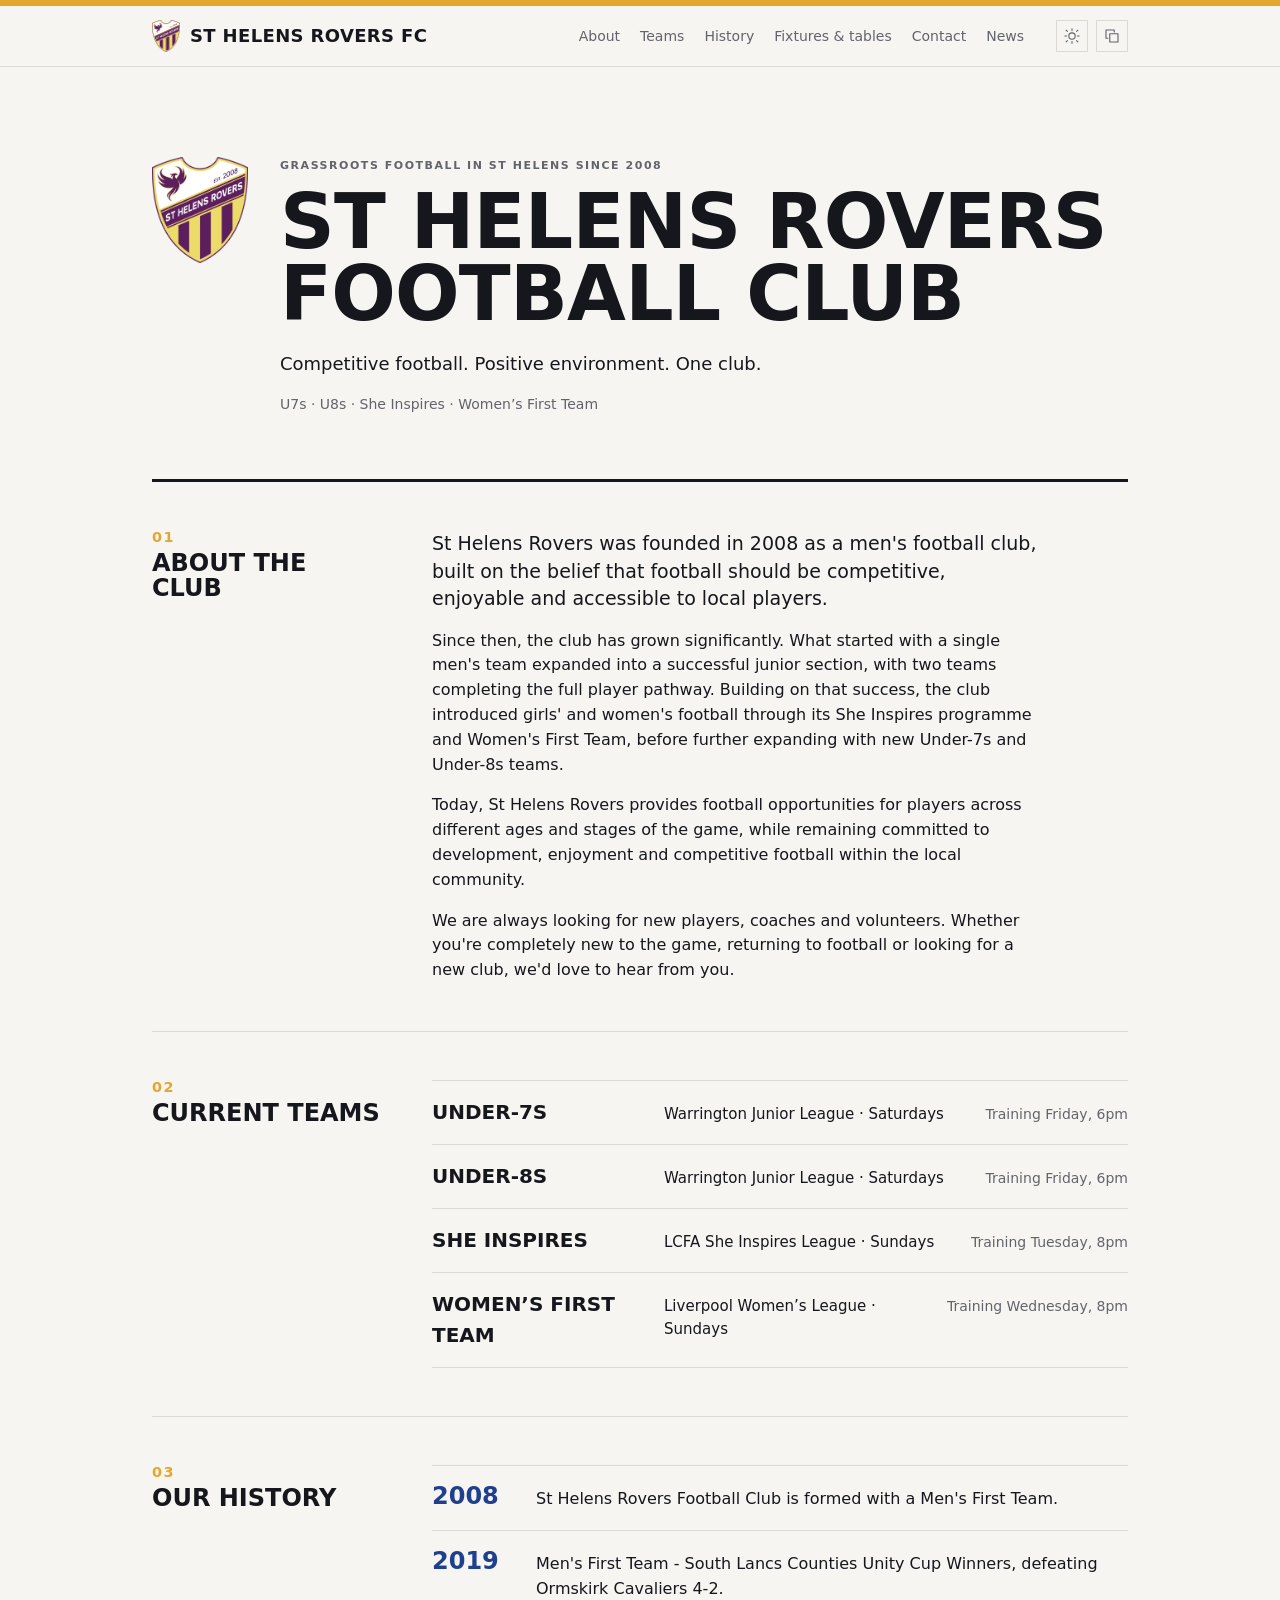
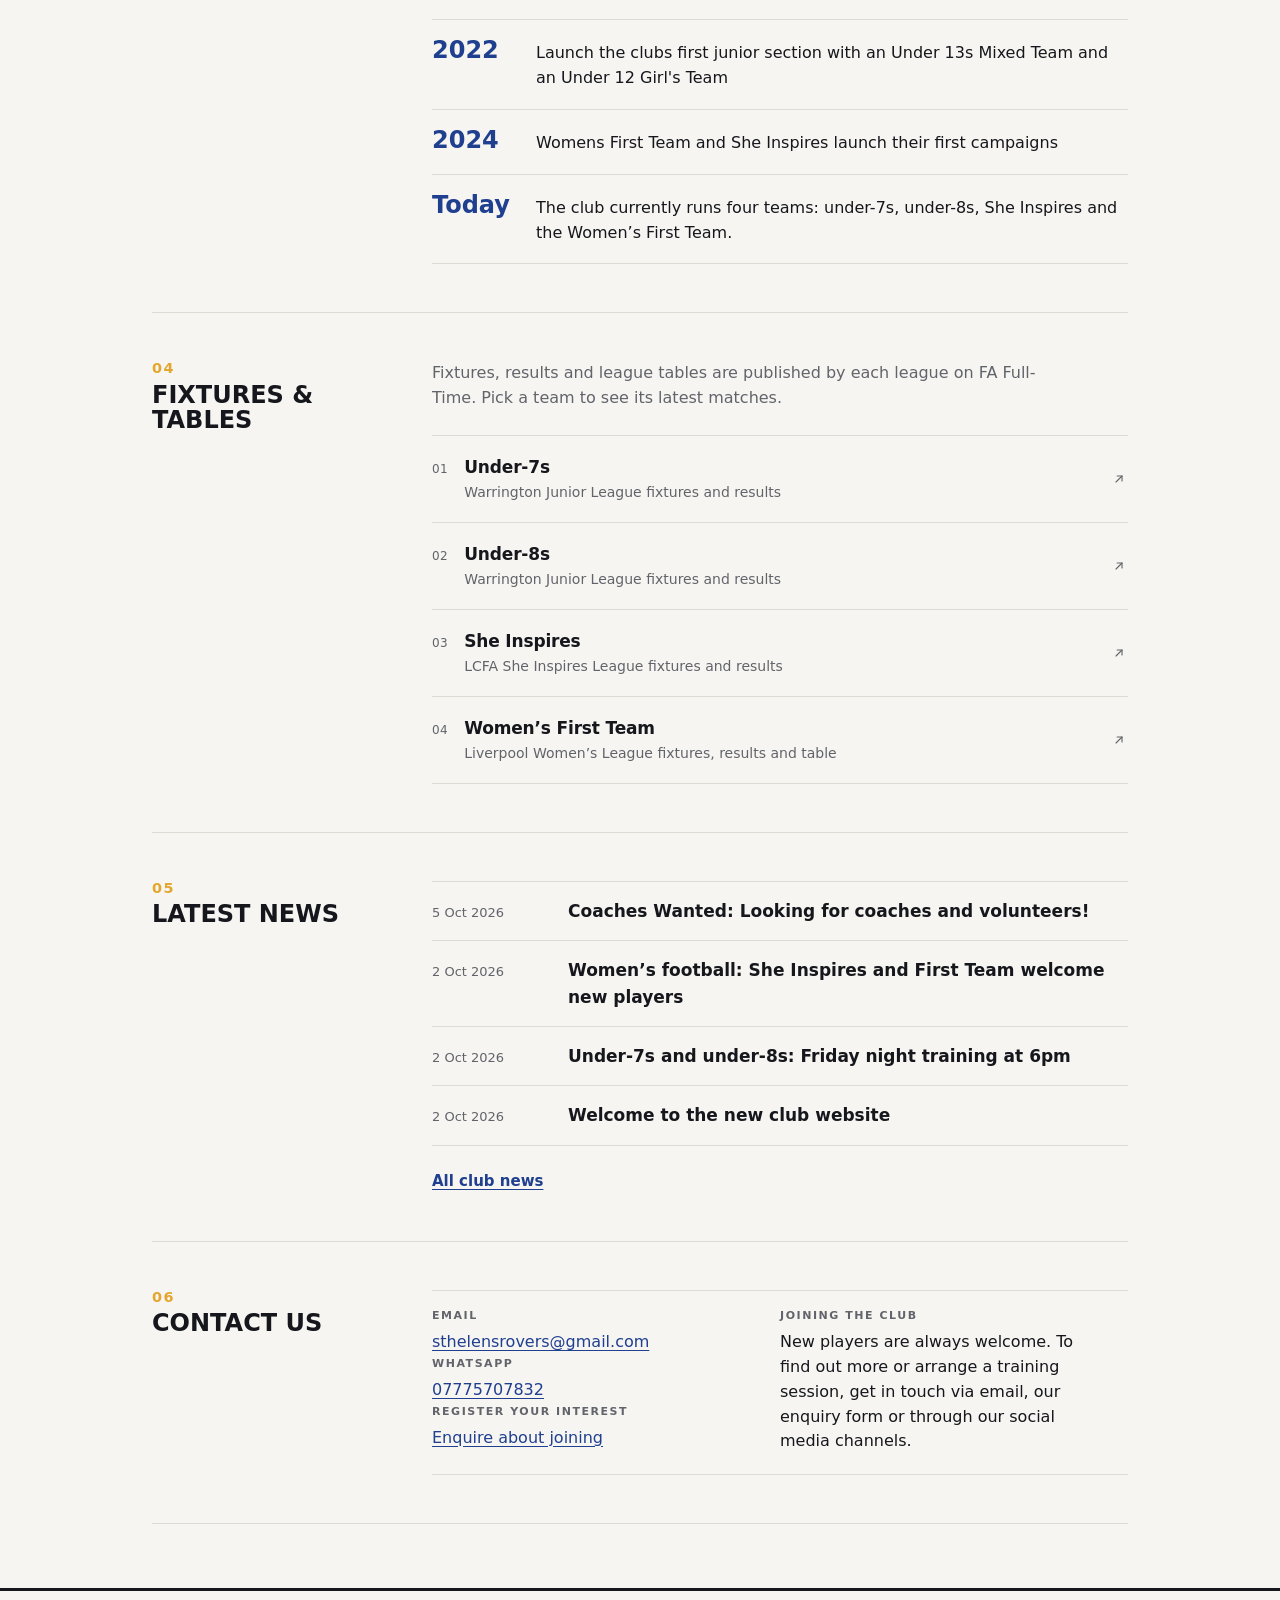
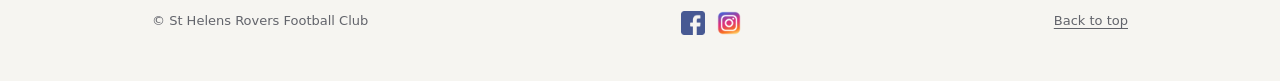
==== commit 66a4d5cc: "Update index.html cleaned up contact details section in terms of CSS/Accessibility" ====
--- a/index.html
+++ b/index.html
@@ -294,17 +294,16 @@
             <div class="contact__item">
               <dt class="label">Email</dt>
               <dd><a href="mailto:sthelensrovers@gmail.com">sthelensrovers@gmail.com</a></dd>
-			  <br>
-              <dt class="label">WhatsApp</dt>
-              <dd>07775707832</dd>
-			  <br>
+			  <dt class="label">WhatsApp</dt>
+              <dd><a href="tel:07775707832">07775707832</a></dd>
 			  <dt class="label">Register Your Interest</dt>
 			  <dd><a href="https://forms.gle/bpfUZo2pmFQqcEdc6">Enquire about joining</a></dd>
             </div>
             <div class="contact__item">
               <dt class="label">Joining the club</dt>
               <dd>
-                New players are always welcome. To find out more or arrange a training session, get in touch via email, our enquiry form or through our social media channels.
+                New players are always welcome. To find out more or arrange a training session,
+				  get in touch via email, our enquiry form or through our social media channels.
               </dd>
             </div>
           </dl>
@@ -324,7 +323,7 @@
 		  ref="noopener noreferrer"
 		  aria-label="Follow St Helens Rovers on Facebook">
         <img src="assets/facebook.png"
-             alt="Facebook"
+             alt=""
              width="24"
              height="24">
 	  </a>
@@ -334,7 +333,7 @@
 			rel="noopener noreferrer"
 			aria-label="Follow St Helens Rovers on Instagram">
          <img src="assets/instagram.png"
-             alt="Instagram"
+             alt=""
              width="24"
              height="24">
 		</a>
